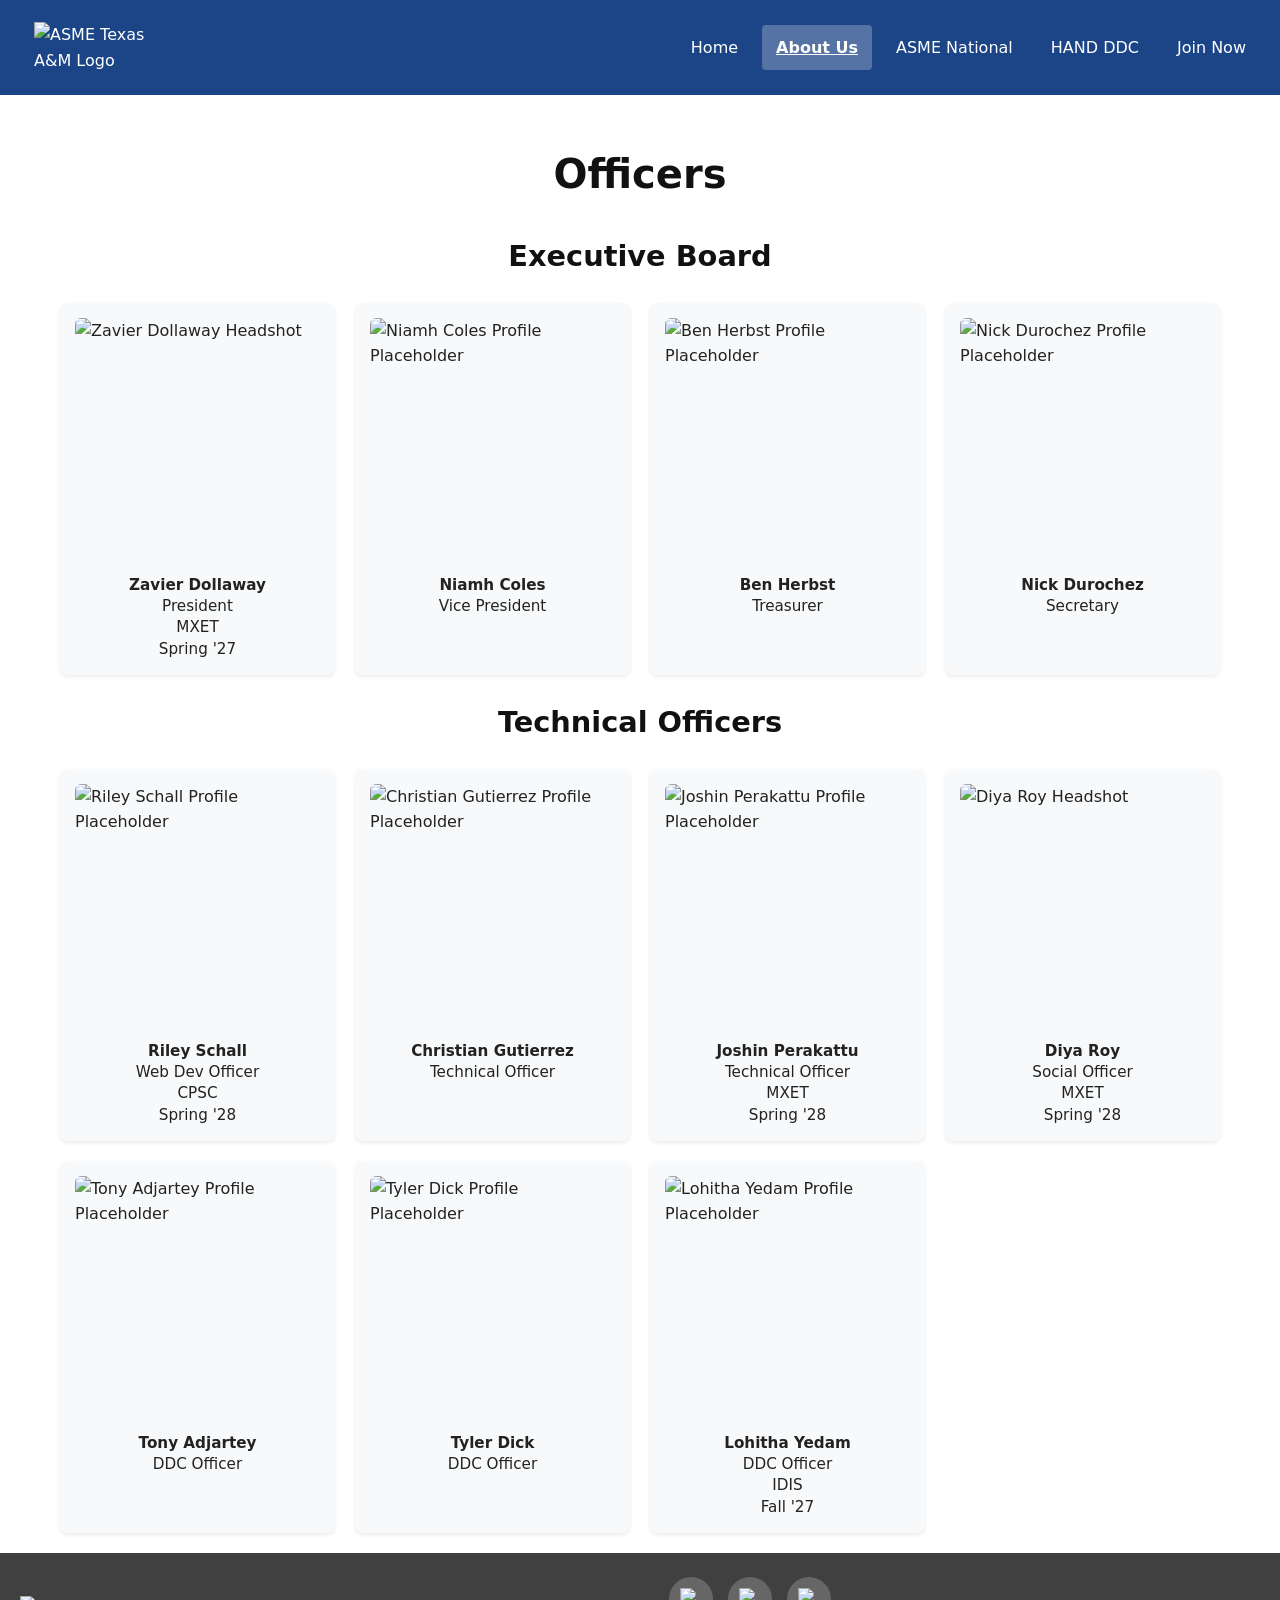
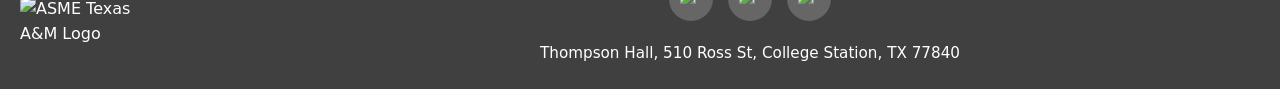
==== about.html @ 73fedcd2 "Accessibility and phone layout improvements" ====
<!DOCTYPE html>
<html lang="en">
    <head>
        <meta charset="UTF-8">
        <meta name="viewport" content="width=device-width, initial-scale=1.0">
        <title>About Us | ASME-Tech Texas A&M</title>
        <link rel="stylesheet" href="style.css">
        <link rel="icon" href="Assets/ASME_Texas-AM-University-Technology-Student-Section_RGB_White.svg">
    </head>
    <body>
        <header class="header">
            <a href="index.html" aria-label="ASME-Tech Texas A&M Home">
                <img class="nav-logo" src="Assets/ASME_Texas-AM-University-Technology-Student-Section_RGB_White.svg" alt="ASME Texas A&M Logo">
            </a>
            <nav class="nav-links" aria-label="Main Navigation">
                <a href="index.html">Home</a>
                <a href="about.html" class="active" aria-current="page">About Us</a>
                <a href="asme-national.html">ASME National</a>
                <a href="hand-ddc.html">HAND DDC</a>
                <a href="join.html">Join Now</a>
            </nav>
        </header>

        <main class="content">
            <h1>Officers</h1>
            <h2>Executive Board</h2>
            <div class="officer-profiles">
                <figure>
                    <img src="Assets/Headshots/Zavier.jpg" alt="Zavier Dollaway Headshot">
                    <figcaption>
                        <strong>Zavier Dollaway</strong><br>
                        President<br>
                        MXET<br>
                        Spring '27
                    </figcaption>
                </figure>

                <figure>
                    <img src="https://placehold.co/400?text=Niamh+Coles" alt="Niamh Coles Profile Placeholder">
                    <figcaption>
                        <strong>Niamh Coles</strong><br>
                        Vice President
                    </figcaption>
                </figure>

                <figure>
                    <img src="https://placehold.co/400?text=Ben+Herbst" alt="Ben Herbst Profile Placeholder">
                    <figcaption>
                        <strong>Ben Herbst</strong><br>
                        Treasurer
                    </figcaption>
                </figure>

                <figure>
                    <img src="https://placehold.co/400?text=Nick+Durochez" alt="Nick Durochez Profile Placeholder">
                    <figcaption>
                        <strong>Nick Durochez</strong><br>
                        Secretary
                    </figcaption>
                </figure>
            </div>

            <h2>Technical Officers</h2>
            <div class="officer-profiles">
                <figure>
                    <img src="https://placehold.co/400?text=Riley+Schall" alt="Riley Schall Profile Placeholder">
                    <figcaption>
                        <strong>Riley Schall</strong><br>
                        Web Dev Officer<br>
                        CPSC<br>
                        Spring '28
                    </figcaption>
                </figure>

                <figure>
                    <img src="https://placehold.co/400?text=Christian+Gutierrez" alt="Christian Gutierrez Profile Placeholder">
                    <figcaption>
                        <strong>Christian Gutierrez</strong><br>
                        Technical Officer
                    </figcaption>
                </figure>

                <figure>
                    <img src="https://placehold.co/400?text=Joshin+Perakattu" alt="Joshin Perakattu Profile Placeholder">
                    <figcaption>
                        <strong>Joshin Perakattu</strong><br>
                        Technical Officer<br>
                        MXET<br>
                        Spring '28
                    </figcaption>
                </figure>

                <figure>
                    <img src="Assets/Headshots/Diya.JPG" alt="Diya Roy Headshot">
                    <figcaption>
                        <strong>Diya Roy</strong><br>
                        Social Officer<br>
                        MXET<br>
                        Spring '28
                    </figcaption>
                </figure>

                <figure>
                    <img src="https://placehold.co/400?text=Tony+Adjartey" alt="Tony Adjartey Profile Placeholder">
                    <figcaption>
                        <strong>Tony Adjartey</strong><br>
                        DDC Officer
                    </figcaption>
                </figure>

                <figure>
                    <img src="https://placehold.co/400?text=Tyler+Dick" alt="Tyler Dick Profile Placeholder">
                    <figcaption>
                        <strong>Tyler Dick</strong><br>
                        DDC Officer
                    </figcaption>
                </figure>

                <figure>
                    <img src="https://placehold.co/400?text=Lohitha+Yedam" alt="Lohitha Yedam Profile Placeholder">
                    <figcaption>
                        <strong>Lohitha Yedam</strong><br>
                        DDC Officer<br>
                        IDIS<br>
                        Fall '27
                    </figcaption>
                </figure>
            </div>
        </main>

        <footer class="footer">
            <img src="Assets/ASME_Texas-AM-University-Technology-Student-Section_RGB_White.svg" alt="ASME Texas A&M Logo">
            <div class="social-logo-container">
                <div class="social-logo">
                    <a href="https://discord.gg/6ZxyDg6PJQ" target="_blank" aria-label="Join our Discord Section"><img src="Assets/Social Media Logos/Discord-Symbol-White.svg" alt="Discord Logo"></a>
                </div>

                <div class="social-logo">
                    <a href="https://www.instagram.com/asme.tech.tamu/" target="_blank" aria-label="Follow us on Instagram"><img src="Assets/Social Media Logos/Instagram_Glyph_White.svg" alt="Instagram Logo"></a>
                </div>

                <div class="social-logo">
                    <a href="mailto:asmetechtamu@gmail.com" target="_blank" aria-label="Send us an email"><img src="Assets/Social Media Logos/email-1-svgrepo-com.svg" alt="Email Icon"></a>
                </div>

                <p>Thompson Hall, 510 Ross St, College Station, TX 77840</p>
            </div>
        </footer>
    </body>
</html>
---- style.css ----
:root {
    --header-color: #1c4587;
    --footer-color: #404040;
    --accent-focus: #ffbf47;
    --text-dark: #222222;
    --bg-light: #f8f9fa;
    overscroll-behavior: none;
}

/* Accessibility & Resets */
*, *::before, *::after {
    box-sizing: border-box;
}

body {
    font-family: system-ui, -apple-system, BlinkMacSystemFont, "Segoe UI", Roboto, sans-serif;
    margin: 0;
    min-height: 100vh;
    display: flex;
    flex-direction: column;
    color: var(--text-dark);
    line-height: 1.6;
}

/* Accessible Focus States */
a:focus-visible, button:focus-visible {
    outline: 3px solid var(--accent-focus);
    outline-offset: 3px;
    border-radius: 4px;
}

/* Headings & Text */
h1, h2, h3 {
    text-align: center;
    color: #111111;
}

h1 {
    font-size: clamp(1.75rem, 4vw, 2.5rem);
}
h2 {
    font-size: clamp(1.4rem, 3vw, 1.8rem);
}

p {
    font-size: 1rem;
    line-height: 1.6;
}

img {
    max-width: 100%;
    height: auto;
    display: block;
}

/* Header */
.header {
    background-color: var(--header-color);
    padding: 12px 20px;
    display: flex;
    flex-wrap: wrap;
    align-items: center;
    justify-content: space-between;
    gap: 15px;
}

.header img.nav-logo {
    width: 140px;
    height: auto;
}

.nav-links {
    display: flex;
    flex-wrap: wrap;
    gap: 10px;
    align-items: center;
}

.header a {
    color: #ffffff;
    font-size: 1rem;
    text-decoration: none;
    padding: 10px 14px;
    min-height: 44px;
    display: inline-flex;
    align-items: center;
    border-radius: 4px;
    transition: background-color 0.2s ease, color 0.2s ease;
}

.header a:hover, 
.header a:focus {
    background-color: rgba(255, 255, 255, 0.2);
    color: #ffffff;
}

.header a.active {
    background-color: rgba(255, 255, 255, 0.25);
    font-weight: bold;
    text-decoration: underline;
}

/* Content Section */
.content {
    padding: 20px;
    max-width: 1200px;
    width: 100%;
    margin: 0 auto;
    flex: 1;
}

/* Grid Layout Helpers for Index Page */
.grid-2col {
    display: grid;
    grid-template-columns: 1fr 1fr;
    gap: 24px;
    align-items: center;
}

.grid-2col-events {
    display: grid;
    grid-template-columns: 1fr 1fr;
    gap: 24px;
}

.event-card {
    display: grid;
    grid-template-columns: 120px 1fr;
    gap: 15px;
    align-items: start;
    background-color: var(--bg-light);
    padding: 15px;
    border-radius: 8px;
    box-shadow: 0 1px 3px rgba(0,0,0,0.1);
}

.event-card img {
    border-radius: 6px;
    object-fit: cover;
    width: 100%;
    height: 120px;
}

/* Photo Reel */
.photo-reel-container {
    position: relative;
    height: 400px;
    width: 100%;
    overflow: hidden;
    border-radius: 8px;
    background-color: #222222;
}

#photo-reel {
    display: flex;
    height: 100%;
    width: 100%;
    transition: transform 0.4s ease-in-out;
}

#photo-reel img {
    min-width: 100%;
    height: 100%;
    object-fit: cover;
}

.carousel-btn {
    color: white;
    font-size: 24px;
    font-weight: bold;
    background-color: rgba(0, 0, 0, 0.6);
    border: 2px solid white;
    border-radius: 50%;
    width: 48px;
    height: 48px;
    display: flex;
    align-items: center;
    justify-content: center;
    position: absolute;
    top: 50%;
    transform: translateY(-50%);
    cursor: pointer;
    z-index: 10;
    transition: background-color 0.2s ease;
}

.carousel-btn:hover,
.carousel-btn:focus {
    background-color: rgba(0, 0, 0, 0.9);
}

#prev { left: 15px; }
#next { right: 15px; }

/* Officer Profiles Grid */
.officer-profiles {
    display: grid;
    grid-template-columns: repeat(auto-fill, minmax(220px, 1fr));
    gap: 20px;
    margin-top: 20px;
}

.officer-profiles figure {
    margin: 0;
    background: var(--bg-light);
    border-radius: 8px;
    padding: 15px;
    box-shadow: 0 2px 4px rgba(0,0,0,0.08);
    display: flex;
    flex-direction: column;
    align-items: center;
}

.officer-profiles img {
    border-radius: 6px;
    width: 100%;
    aspect-ratio: 1 / 1;
    object-fit: cover;
}

.officer-profiles figcaption {
    color: var(--text-dark);
    text-align: center;
    margin-top: 12px;
    font-size: 0.95rem;
    line-height: 1.4;
}

/* Footer Section */
.footer {
    background-color: var(--footer-color);
    padding: 24px 20px;
    color: white;
    display: grid;
    grid-template-columns: 200px 1fr;
    gap: 20px;
    align-items: center;
}

.footer img {
    width: 100%;
    max-width: 150px;
}

.social-logo-container {
    display: flex;
    flex-wrap: wrap;
    justify-content: center;
    align-items: center;
    gap: 15px;
}

.social-logo {
    width: 44px;
    height: 44px;
    border-radius: 50%;
    background-color: rgba(255, 255, 255, 0.2);
    display: inline-flex;
    align-items: center;
    justify-content: center;
    transition: background-color 0.2s ease;
}

.social-logo:hover,
.social-logo:focus-within {
    background-color: rgba(255, 255, 255, 0.4);
}

.social-logo img {
    width: 22px;
    height: 22px;
}

.footer p {
    margin: 5px 0 0 0;
    width: 100%;
    font-size: 0.95rem;
    text-align: center;
}

/* Mobile & Tablet Responsiveness */
@media (max-width: 768px) {
    .header {
        flex-direction: column;
        align-items: stretch;
    }

    .header img.nav-logo {
        margin: 0 auto;
    }

    .nav-links {
        justify-content: center;
    }

    .grid-2col, 
    .grid-2col-events {
        grid-template-columns: 1fr;
    }

    .event-card {
        grid-template-columns: 1fr;
    }

    .event-card img {
        height: 180px;
    }

    .photo-reel-container {
        height: 250px;
    }

    .footer {
        grid-template-columns: 1fr;
        text-align: center;
    }

    .footer img {
        margin: 0 auto;
    }

    .social-logo-container {
        justify-content: center;
    }
}
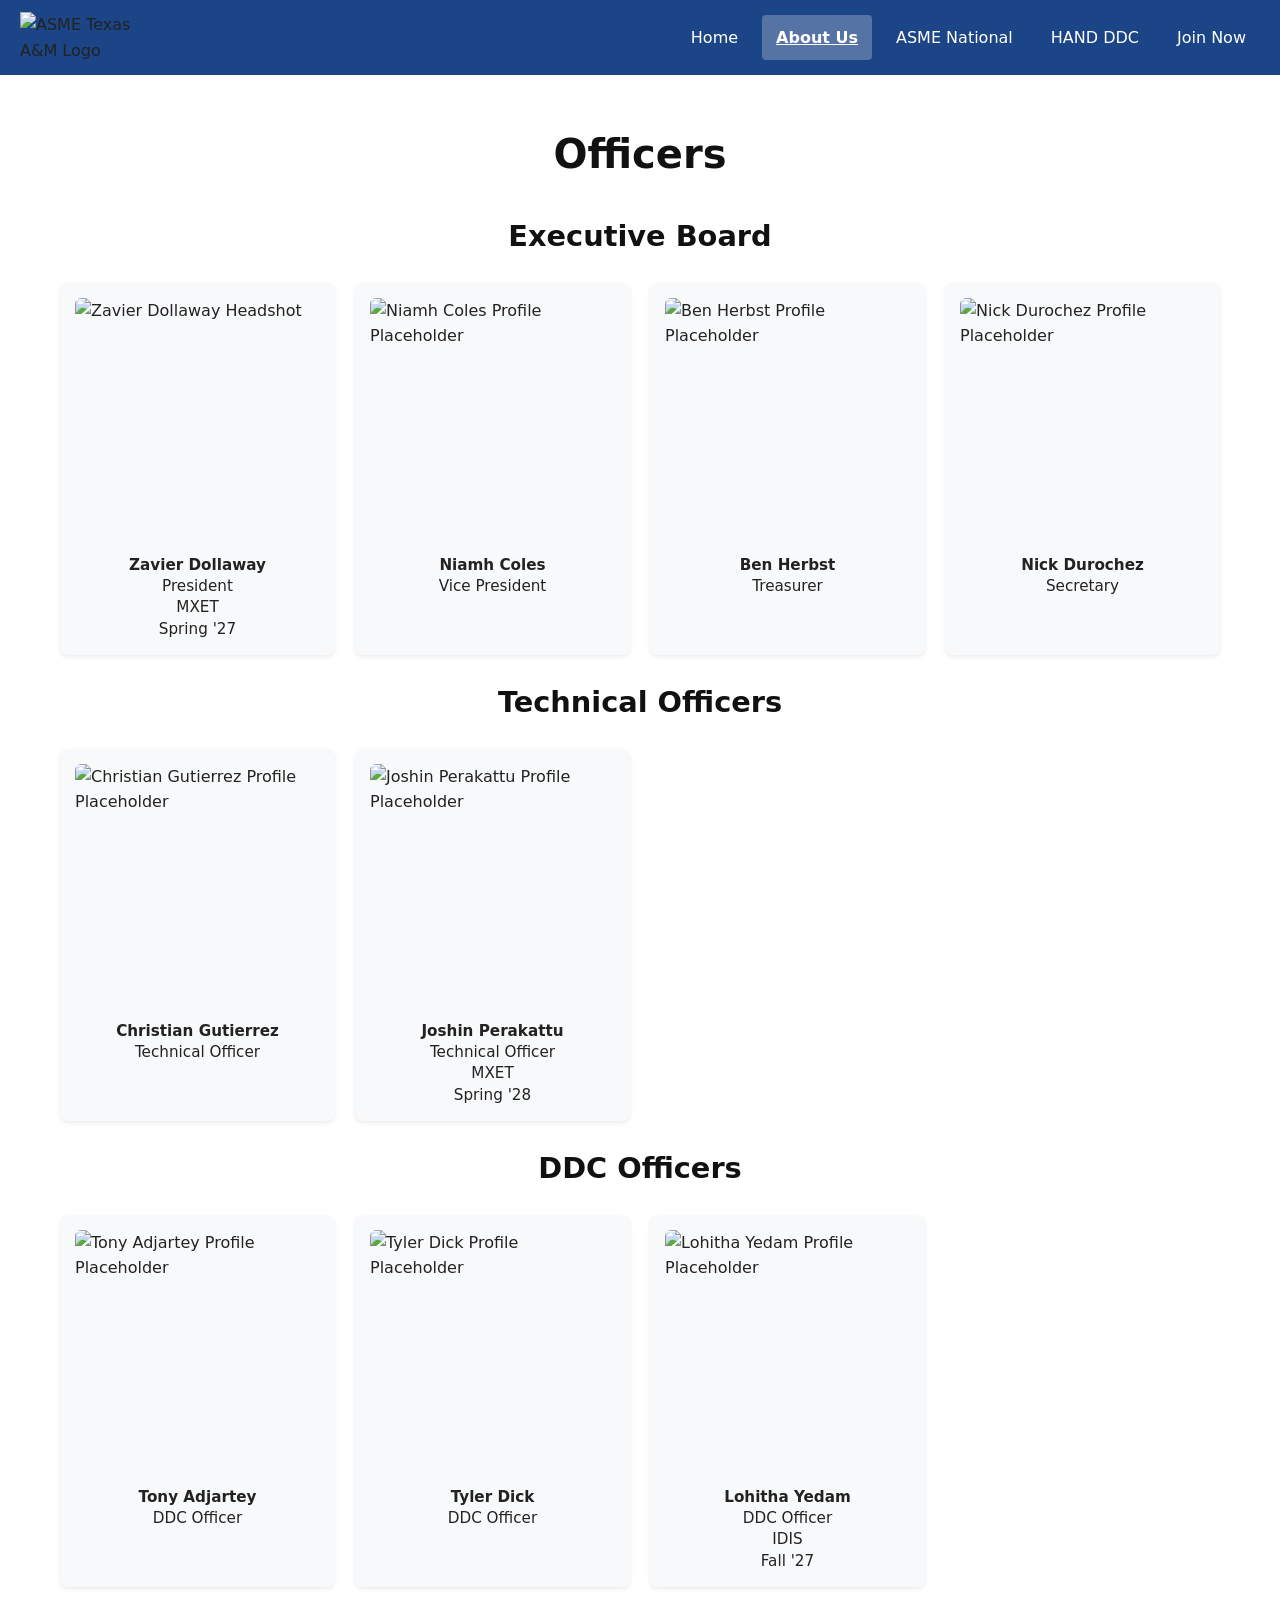
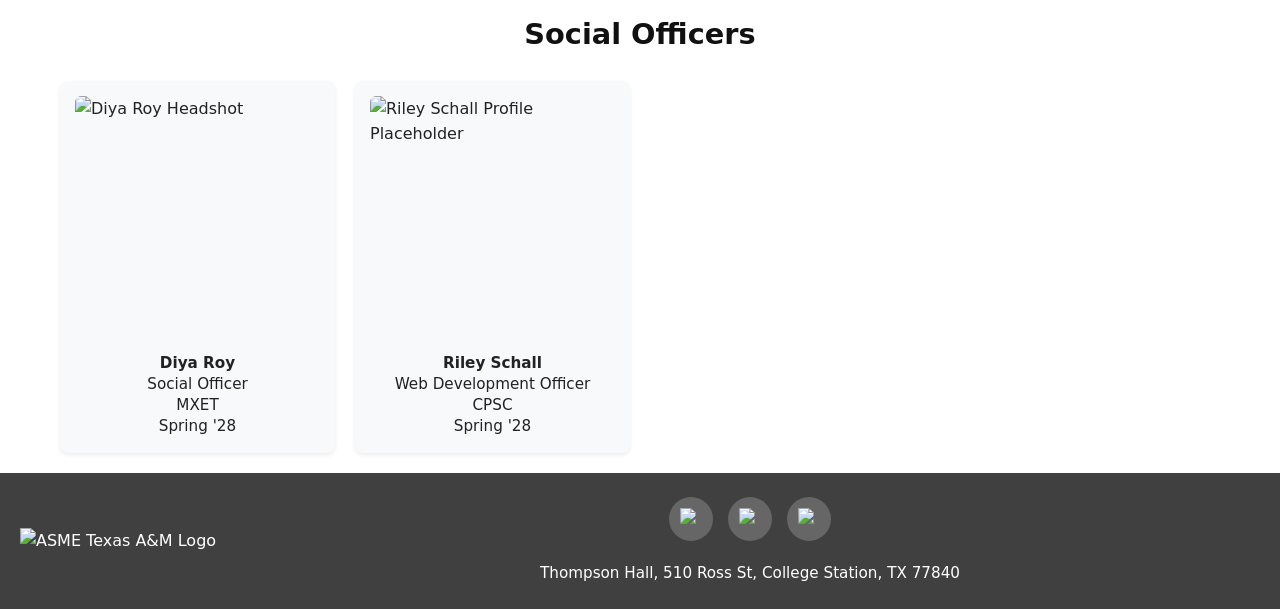
==== commit 21c419a5: "Rearranged officer images and added coming soon pages for in-progress sections" ====
--- a/about.html
+++ b/about.html
@@ -9,9 +9,7 @@
     </head>
     <body>
         <header class="header">
-            <a href="index.html" aria-label="ASME-Tech Texas A&M Home">
                 <img class="nav-logo" src="Assets/ASME_Texas-AM-University-Technology-Student-Section_RGB_White.svg" alt="ASME Texas A&M Logo">
-            </a>
             <nav class="nav-links" aria-label="Main Navigation">
                 <a href="index.html">Home</a>
                 <a href="about.html" class="active" aria-current="page">About Us</a>
@@ -62,15 +60,6 @@
 
             <h2>Technical Officers</h2>
             <div class="officer-profiles">
-                <figure>
-                    <img src="https://placehold.co/400?text=Riley+Schall" alt="Riley Schall Profile Placeholder">
-                    <figcaption>
-                        <strong>Riley Schall</strong><br>
-                        Web Dev Officer<br>
-                        CPSC<br>
-                        Spring '28
-                    </figcaption>
-                </figure>
 
                 <figure>
                     <img src="https://placehold.co/400?text=Christian+Gutierrez" alt="Christian Gutierrez Profile Placeholder">
@@ -89,17 +78,10 @@
                         Spring '28
                     </figcaption>
                 </figure>
+            </div>
 
-                <figure>
-                    <img src="Assets/Headshots/Diya.JPG" alt="Diya Roy Headshot">
-                    <figcaption>
-                        <strong>Diya Roy</strong><br>
-                        Social Officer<br>
-                        MXET<br>
-                        Spring '28
-                    </figcaption>
-                </figure>
-
+            <h2>DDC Officers</h2>
+            <div class="officer-profiles">
                 <figure>
                     <img src="https://placehold.co/400?text=Tony+Adjartey" alt="Tony Adjartey Profile Placeholder">
                     <figcaption>
@@ -126,6 +108,31 @@
                     </figcaption>
                 </figure>
             </div>
+
+            <h2>Social Officers</h2>
+            <div class="officer-profiles">
+
+                <figure>
+                    <img src="Assets/Headshots/Diya.JPG" alt="Diya Roy Headshot">
+                    <figcaption>
+                        <strong>Diya Roy</strong><br>
+                        Social Officer<br>
+                        MXET<br>
+                        Spring '28
+                    </figcaption>
+                </figure>
+
+                <figure>
+                    <img src="Assets/Headshots/Riley.jpeg" alt="Riley Schall Profile Placeholder">
+                    <figcaption>
+                        <strong>Riley Schall</strong><br>
+                        Web Development Officer<br>
+                        CPSC<br>
+                        Spring '28
+                    </figcaption>
+                </figure>
+
+            </div>
         </main>
 
         <footer class="footer">
--- a/style.css
+++ b/style.css
@@ -7,7 +7,6 @@
     overscroll-behavior: none;
 }
 
-/* Accessibility & Resets */
 *, *::before, *::after {
     box-sizing: border-box;
 }
@@ -100,7 +99,7 @@
     text-decoration: underline;
 }
 
-/* Content Section */
+/* Content */
 .content {
     padding: 20px;
     max-width: 1200px;
@@ -109,7 +108,6 @@
     flex: 1;
 }
 
-/* Grid Layout Helpers for Index Page */
 .grid-2col {
     display: grid;
     grid-template-columns: 1fr 1fr;
@@ -226,7 +224,7 @@
     line-height: 1.4;
 }
 
-/* Footer Section */
+/* Footer */
 .footer {
     background-color: var(--footer-color);
     padding: 24px 20px;
@@ -239,7 +237,7 @@
 
 .footer img {
     width: 100%;
-    max-width: 150px;
+    max-width: 200px;
 }
 
 .social-logo-container {
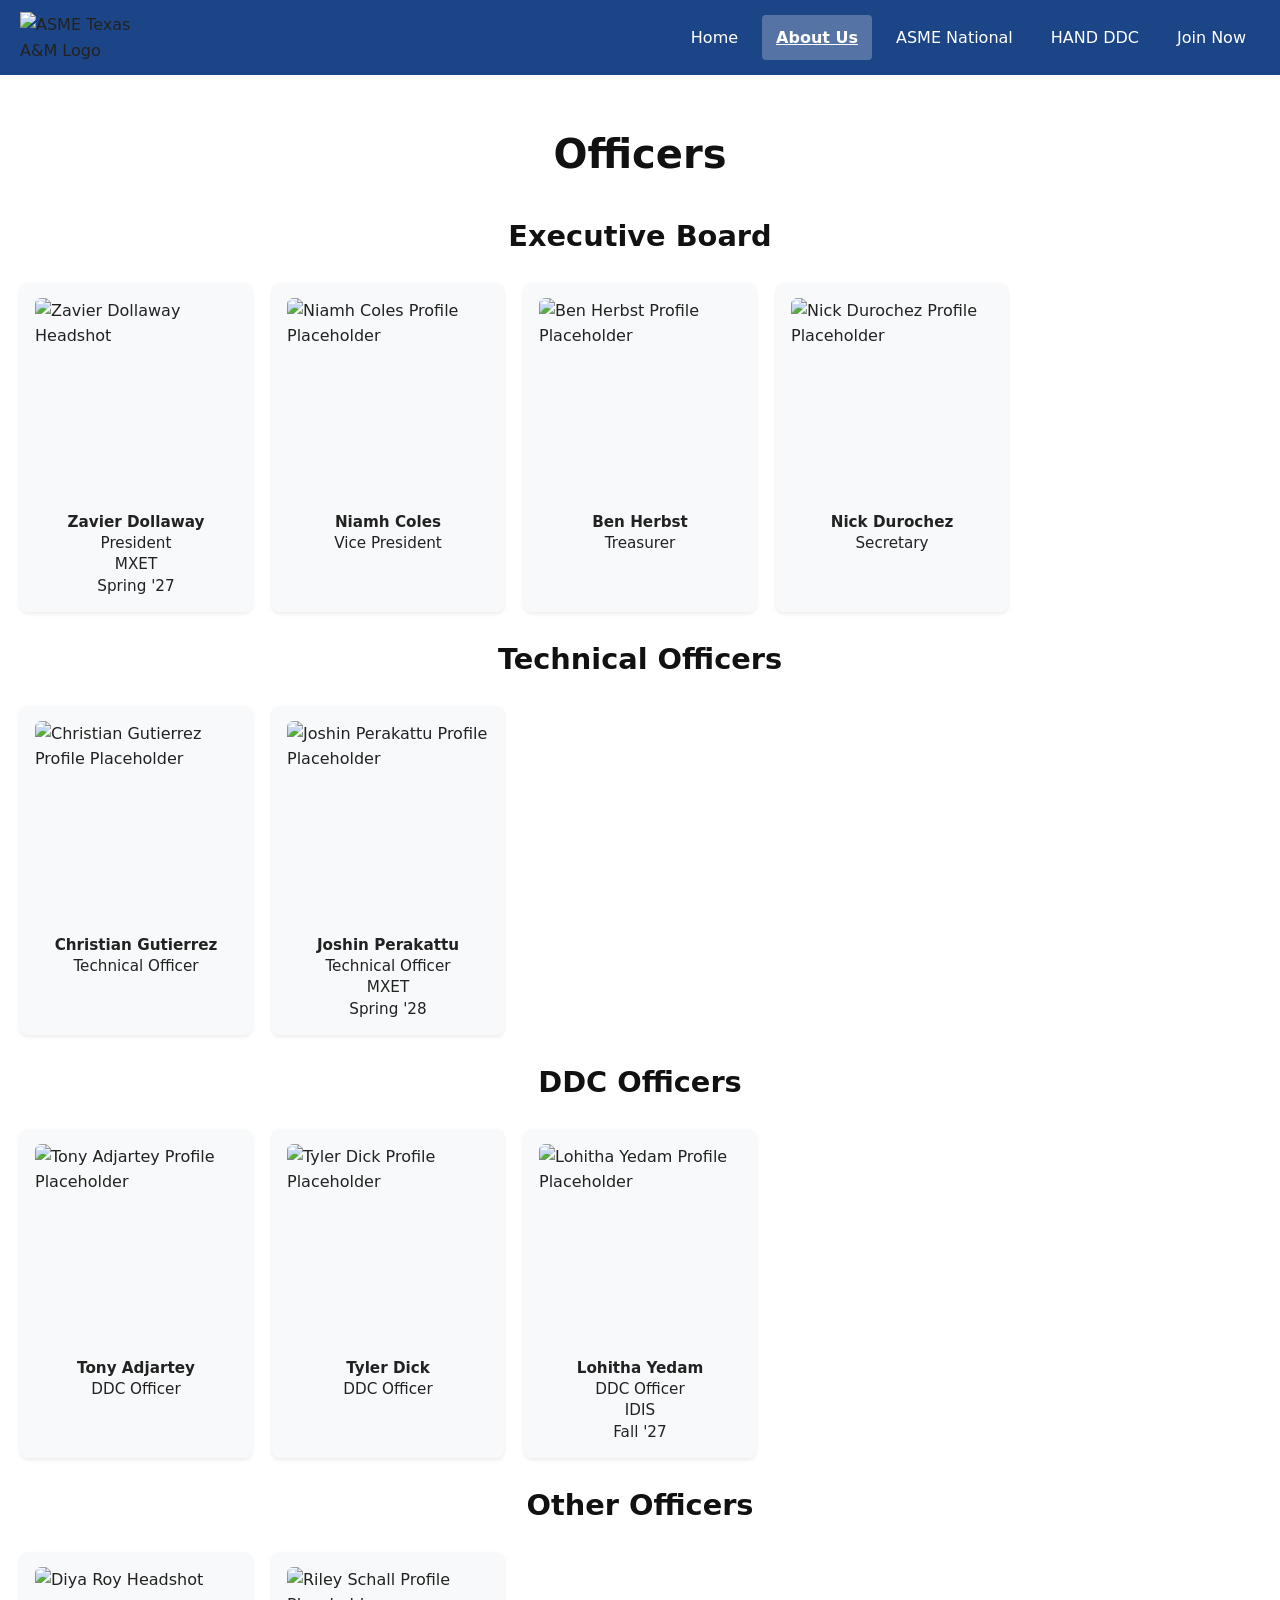
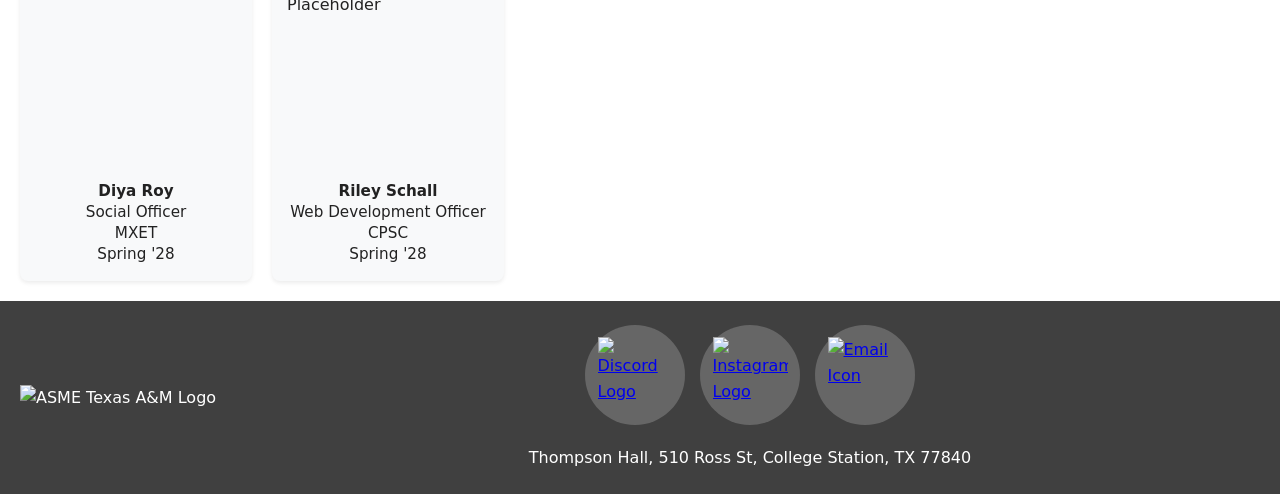
==== commit b0a0dc3d: "Added to Join Now page" ====
--- a/about.html
+++ b/about.html
@@ -109,7 +109,7 @@
                 </figure>
             </div>
 
-            <h2>Social Officers</h2>
+            <h2>Other Officers</h2>
             <div class="officer-profiles">
 
                 <figure>
--- a/style.css
+++ b/style.css
@@ -102,7 +102,7 @@
 /* Content */
 .content {
     padding: 20px;
-    max-width: 1200px;
+    max-width: 1300px;
     width: 100%;
     margin: 0 auto;
     flex: 1;
@@ -123,7 +123,7 @@
 
 .event-card {
     display: grid;
-    grid-template-columns: 120px 1fr;
+    grid-template-columns: 1fr 1fr;
     gap: 15px;
     align-items: start;
     background-color: var(--bg-light);
@@ -135,8 +135,8 @@
 .event-card img {
     border-radius: 6px;
     object-fit: cover;
-    width: 100%;
-    height: 120px;
+    /* width: 100%; */
+    /* height: 120px; */
 }
 
 /* Photo Reel */
@@ -249,8 +249,8 @@
 }
 
 .social-logo {
-    width: 44px;
-    height: 44px;
+    width: 100px;
+    height: 100px;
     border-radius: 50%;
     background-color: rgba(255, 255, 255, 0.2);
     display: inline-flex;
@@ -265,14 +265,32 @@
 }
 
 .social-logo img {
-    width: 22px;
-    height: 22px;
+    width: 75px;
+    height: 75px;
+}
+
+#join-btn{
+    border-radius: 100px;
+    display: block;
+    background-color: rgb(0, 64, 128);
+    color: #ffffff;
+    /* border: 2px solid #000000; */
+    text-align: center;
+    font-weight: bold;
+    font-size: 50px;
+    height: 100px;
+    transition: background-color 0.2s ease, color 0.2s ease;
+}
+
+#join-btn:hover{
+    background-color: rgba(0, 64, 128, 0.5);
+    /* color: rgba(0, 0, 0, 1); */
 }
 
 .footer p {
     margin: 5px 0 0 0;
     width: 100%;
-    font-size: 0.95rem;
+    font-size: 1rem;
     text-align: center;
 }
 
@@ -320,4 +338,14 @@
     .social-logo-container {
         justify-content: center;
     }
+
+    .social-logo{
+        width: 75px;
+        height: 75px;
+    }
+
+    .social-logo img{
+        width: 50px;
+        height: 50px;
+    }
 }
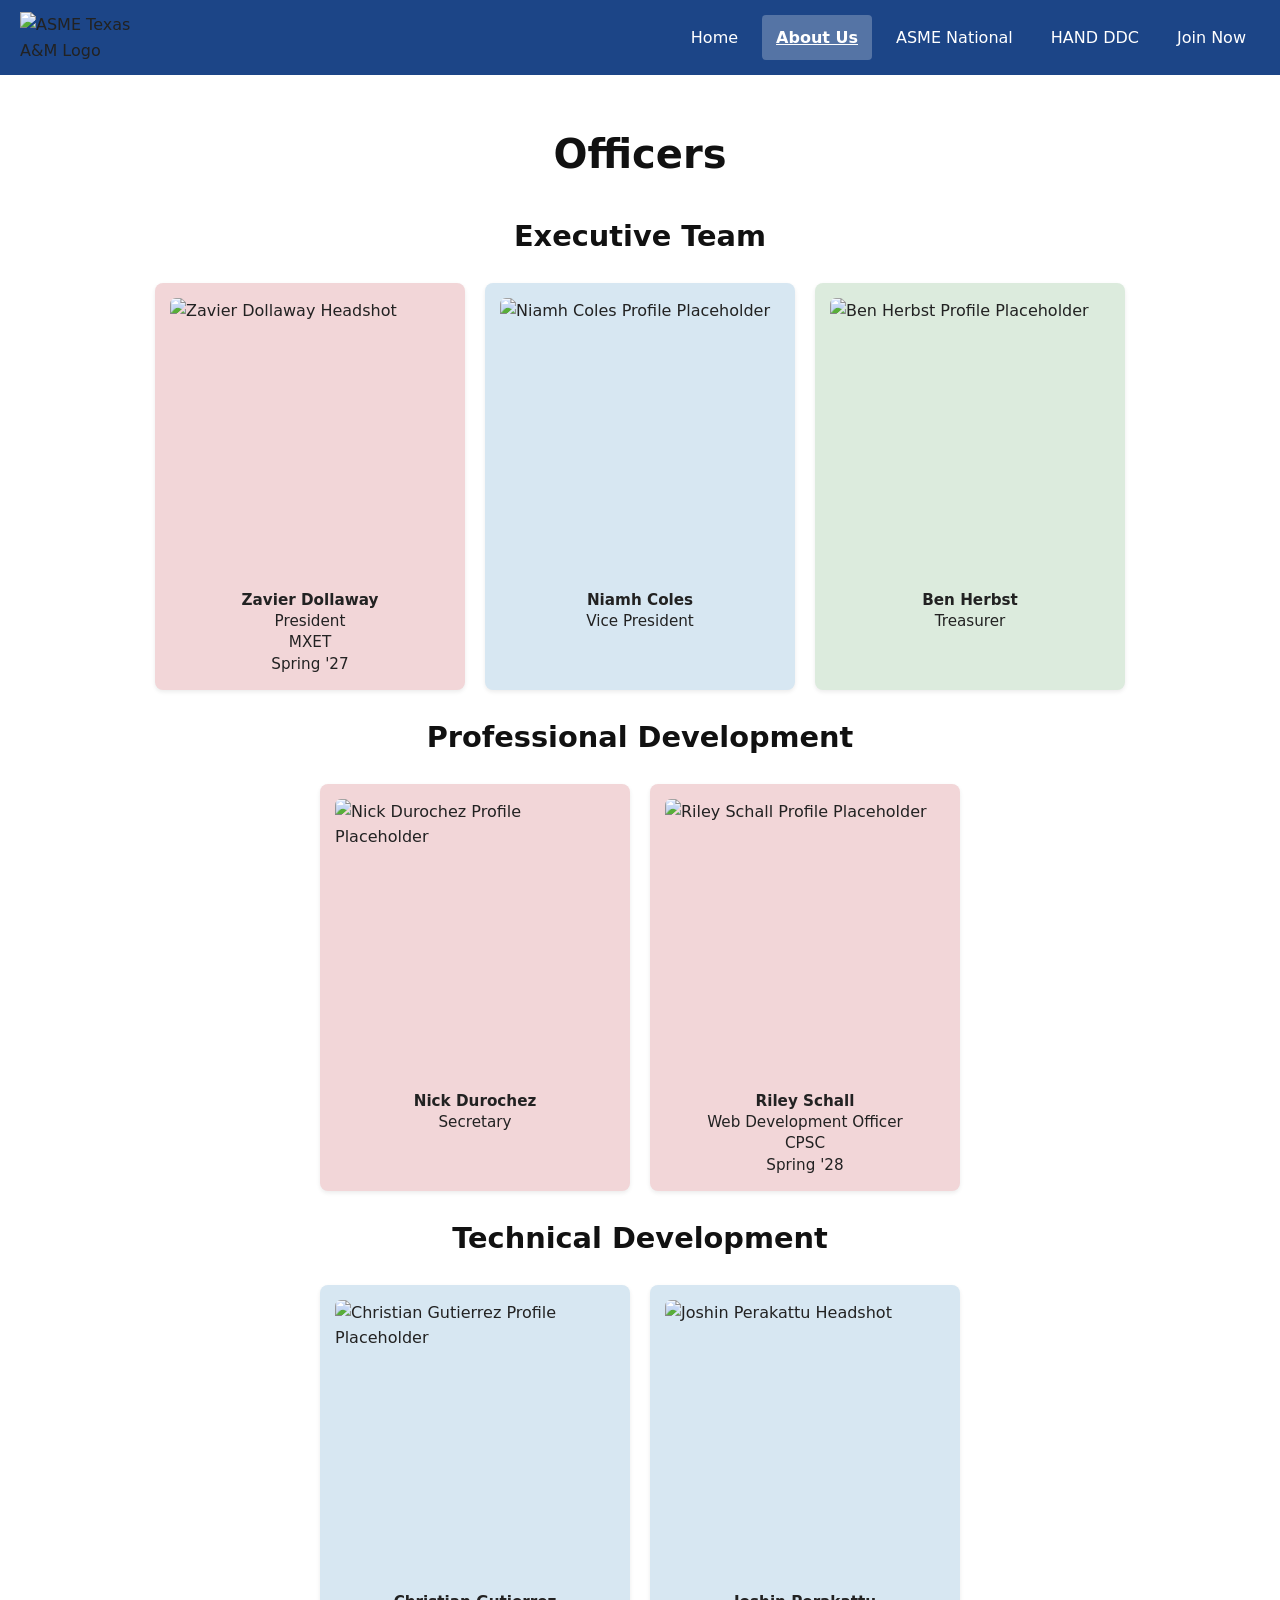
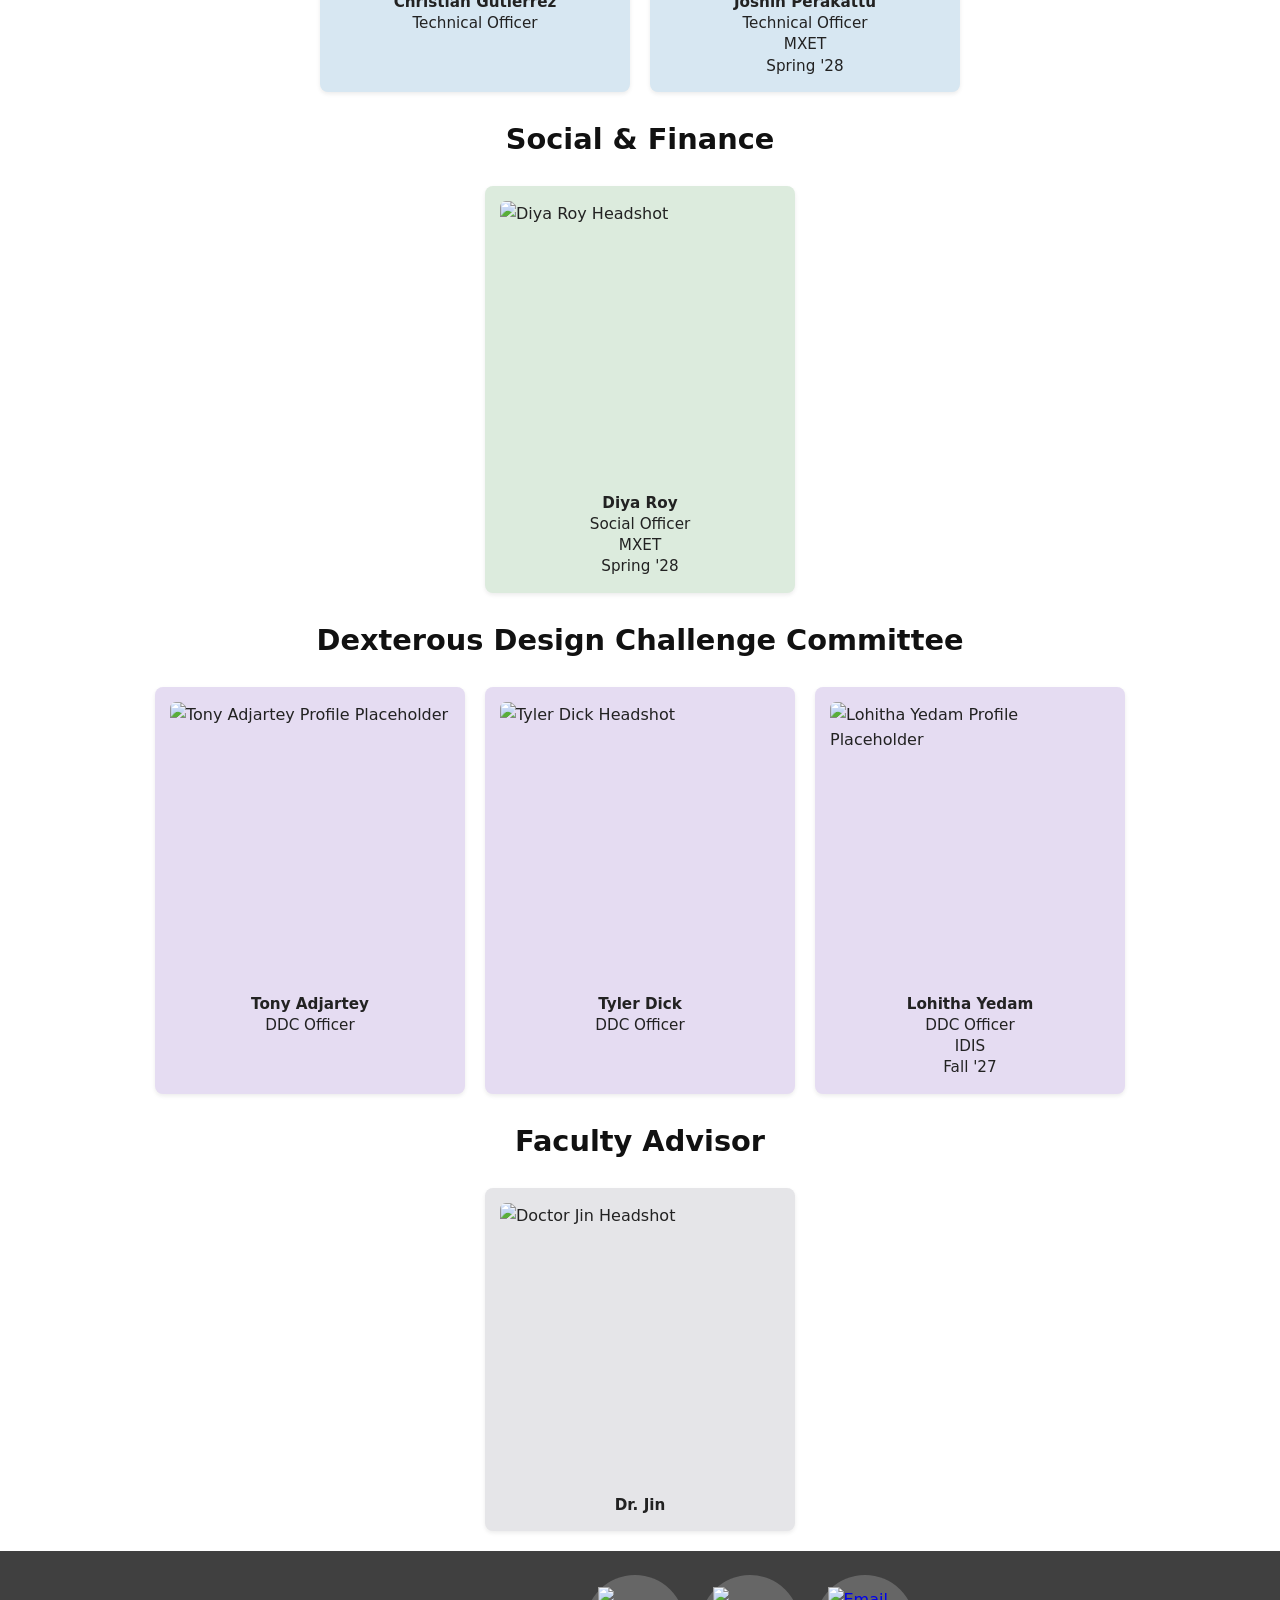
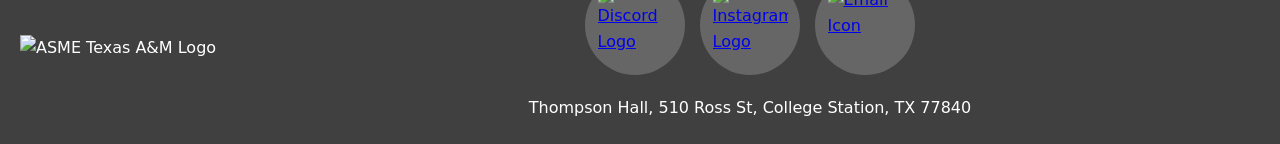
==== commit e53d8004: "Updated about page layout and colors" ====
--- a/about.html
+++ b/about.html
@@ -21,9 +21,9 @@
 
         <main class="content">
             <h1>Officers</h1>
-            <h2>Executive Board</h2>
+            <h2>Executive Team</h2>
             <div class="officer-profiles">
-                <figure>
+                <figure class="prof-dev-team">
                     <img src="Assets/Headshots/Zavier.jpg" alt="Zavier Dollaway Headshot">
                     <figcaption>
                         <strong>Zavier Dollaway</strong><br>
@@ -33,7 +33,7 @@
                     </figcaption>
                 </figure>
 
-                <figure>
+                <figure class="tech-team">
                     <img src="https://placehold.co/400?text=Niamh+Coles" alt="Niamh Coles Profile Placeholder">
                     <figcaption>
                         <strong>Niamh Coles</strong><br>
@@ -41,27 +41,42 @@
                     </figcaption>
                 </figure>
 
-                <figure>
+                <figure class="sf-team">
                     <img src="https://placehold.co/400?text=Ben+Herbst" alt="Ben Herbst Profile Placeholder">
                     <figcaption>
                         <strong>Ben Herbst</strong><br>
                         Treasurer
                     </figcaption>
                 </figure>
+            </div>
 
-                <figure>
+            <h2>Professional Development</h2>
+            <div class="officer-profiles">
+
+                <figure class="prof-dev-team">
                     <img src="https://placehold.co/400?text=Nick+Durochez" alt="Nick Durochez Profile Placeholder">
                     <figcaption>
                         <strong>Nick Durochez</strong><br>
                         Secretary
                     </figcaption>
                 </figure>
+
+                <figure class="prof-dev-team">
+                    <img src="Assets/Headshots/Riley.jpeg" alt="Riley Schall Profile Placeholder">
+                    <figcaption>
+                        <strong>Riley Schall</strong><br>
+                        Web Development Officer<br>
+                        CPSC<br>
+                        Spring '28
+                    </figcaption>
+                </figure>
+
             </div>
 
-            <h2>Technical Officers</h2>
+            <h2>Technical Development</h2>
             <div class="officer-profiles">
 
-                <figure>
+                <figure class="tech-team">
                     <img src="https://placehold.co/400?text=Christian+Gutierrez" alt="Christian Gutierrez Profile Placeholder">
                     <figcaption>
                         <strong>Christian Gutierrez</strong><br>
@@ -69,8 +84,8 @@
                     </figcaption>
                 </figure>
 
-                <figure>
-                    <img src="https://placehold.co/400?text=Joshin+Perakattu" alt="Joshin Perakattu Profile Placeholder">
+                <figure class="tech-team">
+                    <img src="Assets/Headshots/Joshin.jpg" alt="Joshin Perakattu Headshot">
                     <figcaption>
                         <strong>Joshin Perakattu</strong><br>
                         Technical Officer<br>
@@ -80,9 +95,24 @@
                 </figure>
             </div>
 
-            <h2>DDC Officers</h2>
+            <h2>Social & Finance</h2>
             <div class="officer-profiles">
-                <figure>
+
+                <figure class="sf-team">
+                    <img src="Assets/Headshots/Diya.JPG" alt="Diya Roy Headshot">
+                    <figcaption>
+                        <strong>Diya Roy</strong><br>
+                        Social Officer<br>
+                        MXET<br>
+                        Spring '28
+                    </figcaption>
+                </figure>
+
+            </div>
+
+            <h2>Dexterous Design Challenge Committee</h2>
+            <div class="officer-profiles">
+                <figure class="ddc-team">
                     <img src="https://placehold.co/400?text=Tony+Adjartey" alt="Tony Adjartey Profile Placeholder">
                     <figcaption>
                         <strong>Tony Adjartey</strong><br>
@@ -90,15 +120,15 @@
                     </figcaption>
                 </figure>
 
-                <figure>
-                    <img src="https://placehold.co/400?text=Tyler+Dick" alt="Tyler Dick Profile Placeholder">
+                <figure class="ddc-team">
+                    <img src="Assets/Headshots/Tyler_D.jpg" alt="Tyler Dick Headshot">
                     <figcaption>
                         <strong>Tyler Dick</strong><br>
                         DDC Officer
                     </figcaption>
                 </figure>
 
-                <figure>
+                <figure class="ddc-team">
                     <img src="https://placehold.co/400?text=Lohitha+Yedam" alt="Lohitha Yedam Profile Placeholder">
                     <figcaption>
                         <strong>Lohitha Yedam</strong><br>
@@ -109,29 +139,14 @@
                 </figure>
             </div>
 
-            <h2>Other Officers</h2>
+            <h2>Faculty Advisor</h2>
             <div class="officer-profiles">
-
-                <figure>
-                    <img src="Assets/Headshots/Diya.JPG" alt="Diya Roy Headshot">
+                <figure class="advisor">
+                    <img src="https://placehold.co/400?text=Dr.+Jin" alt="Doctor Jin Headshot">
                     <figcaption>
-                        <strong>Diya Roy</strong><br>
-                        Social Officer<br>
-                        MXET<br>
-                        Spring '28
+                        <strong>Dr. Jin</strong><br>
                     </figcaption>
                 </figure>
-
-                <figure>
-                    <img src="Assets/Headshots/Riley.jpeg" alt="Riley Schall Profile Placeholder">
-                    <figcaption>
-                        <strong>Riley Schall</strong><br>
-                        Web Development Officer<br>
-                        CPSC<br>
-                        Spring '28
-                    </figcaption>
-                </figure>
-
             </div>
         </main>
 
--- a/style.css
+++ b/style.css
@@ -5,6 +5,12 @@
     --text-dark: #222222;
     --bg-light: #f8f9fa;
     overscroll-behavior: none;
+
+    --prof-dev-team: #F2D6D8;
+    --tech-team: #D7E7F2;
+    --sf-team: #DCEBDD;
+    --ddc-team: #E5DCF2;
+    --advisor: #E5E5E8;
 }
 
 *, *::before, *::after {
@@ -122,21 +128,39 @@
 }
 
 .event-card {
-    display: grid;
-    grid-template-columns: 1fr 1fr;
+    display: flex;
+    flex-direction: column;
     gap: 15px;
-    align-items: start;
     background-color: var(--bg-light);
     padding: 15px;
     border-radius: 8px;
     box-shadow: 0 1px 3px rgba(0,0,0,0.1);
-}
-
-.event-card img {
+    width: 100%;
+    max-width: 450px;
+    margin: 0 auto;
+}
+
+.event-flyer {
+    width: 100%;
+    aspect-ratio: 8 / 11;
+    position: relative;
+    overflow: hidden;
     border-radius: 6px;
-    object-fit: cover;
-    /* width: 100%; */
-    /* height: 120px; */
+    overflow:hidden;
+}
+
+.event-flyer iframe {
+    width: calc(100% + 8px);
+    height: calc(100% + 4px);
+    left:-8px;
+    border: none;
+    display: block;
+    transform: scale(1.02);
+    transform-origin: center;
+}
+
+.event-card p {
+    margin: 0;
 }
 
 /* Photo Reel */
@@ -192,21 +216,24 @@
 
 /* Officer Profiles Grid */
 .officer-profiles {
-    display: grid;
-    grid-template-columns: repeat(auto-fill, minmax(220px, 1fr));
+    display: flex;
     gap: 20px;
     margin-top: 20px;
+    justify-content: center;
 }
 
 .officer-profiles figure {
     margin: 0;
-    background: var(--bg-light);
+    width: 25%;
     border-radius: 8px;
     padding: 15px;
     box-shadow: 0 2px 4px rgba(0,0,0,0.08);
     display: flex;
     flex-direction: column;
     align-items: center;
+    display: inline-block;
+    /* margin-left: auto; */
+    /* margin-right: auto; */
 }
 
 .officer-profiles img {
@@ -222,6 +249,26 @@
     margin-top: 12px;
     font-size: 0.95rem;
     line-height: 1.4;
+}
+
+.prof-dev-team{
+    background-color: var(--prof-dev-team);
+}
+
+.sf-team{
+    background-color: var(--sf-team);
+}
+
+.tech-team{
+    background-color: var(--tech-team);
+}
+
+.ddc-team{
+    background-color: var(--ddc-team);
+}
+
+.advisor{
+    background-color: var(--advisor);
 }
 
 /* Footer */
